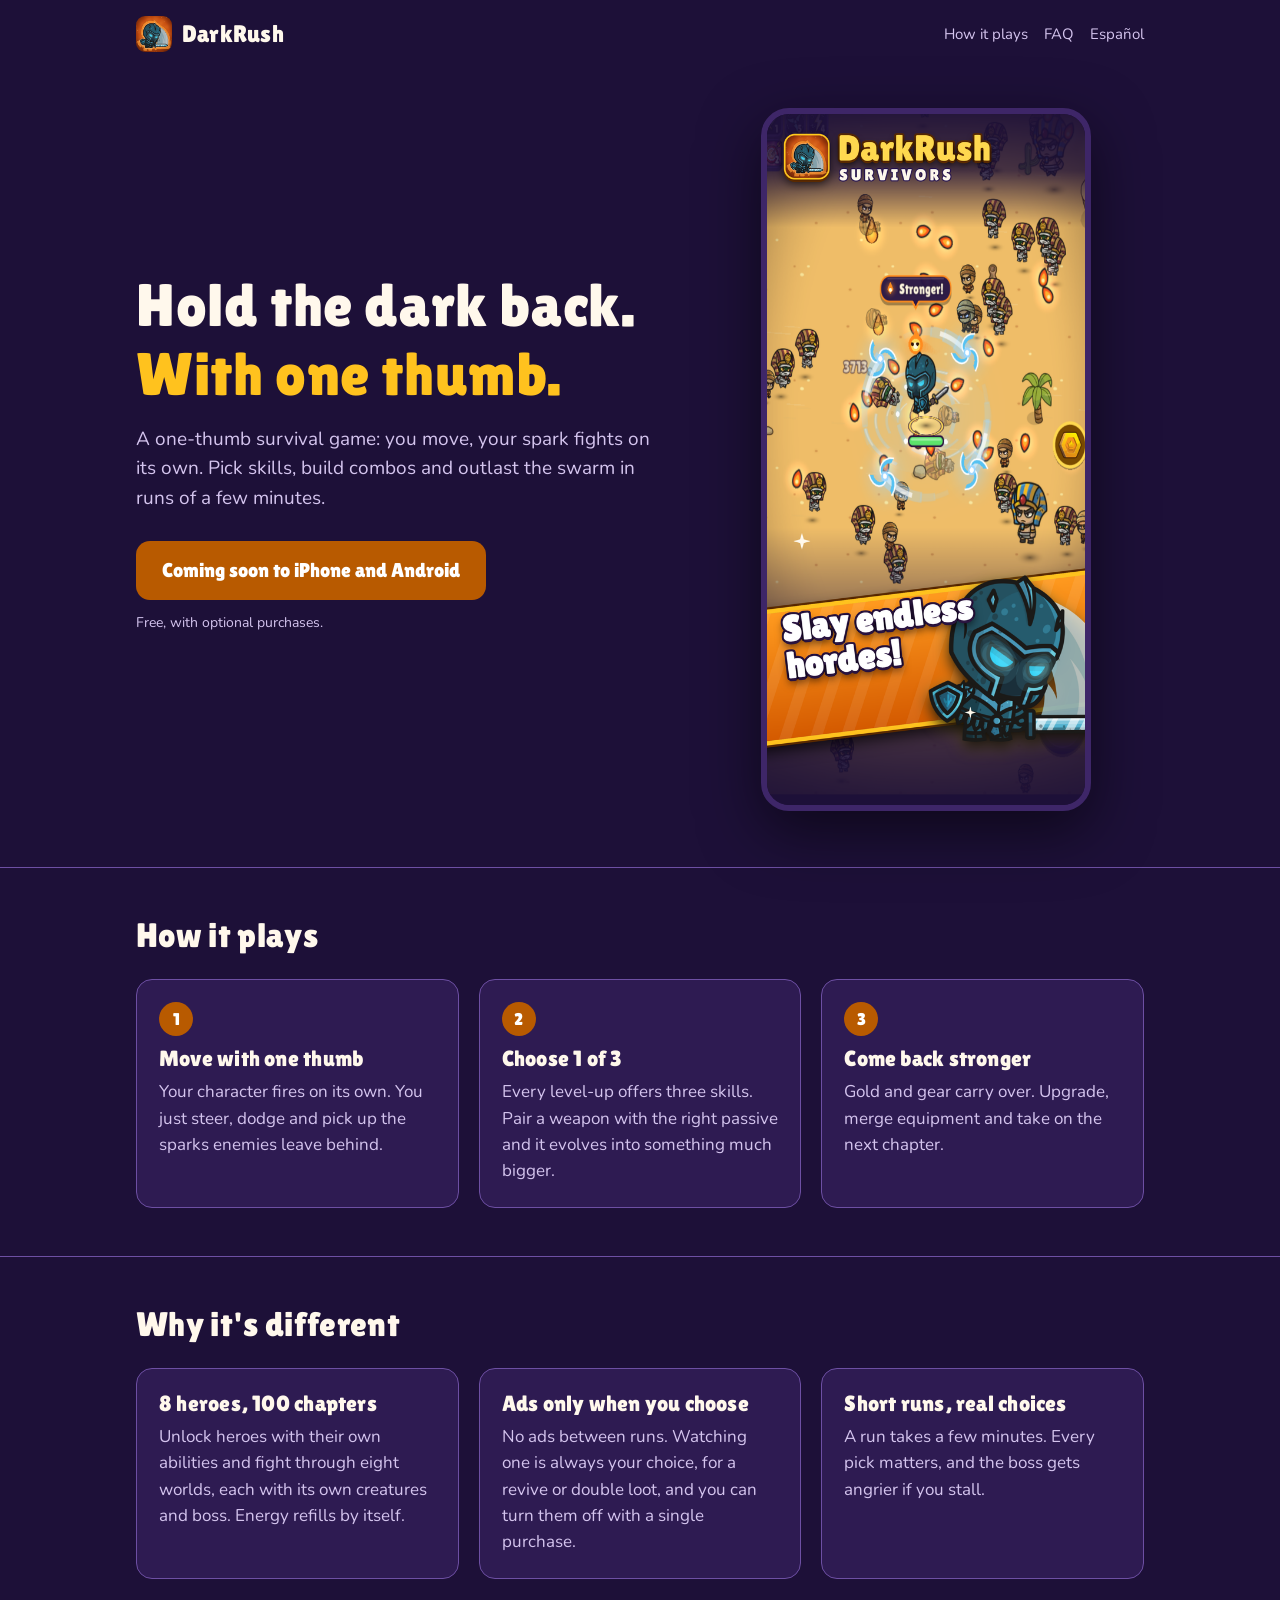
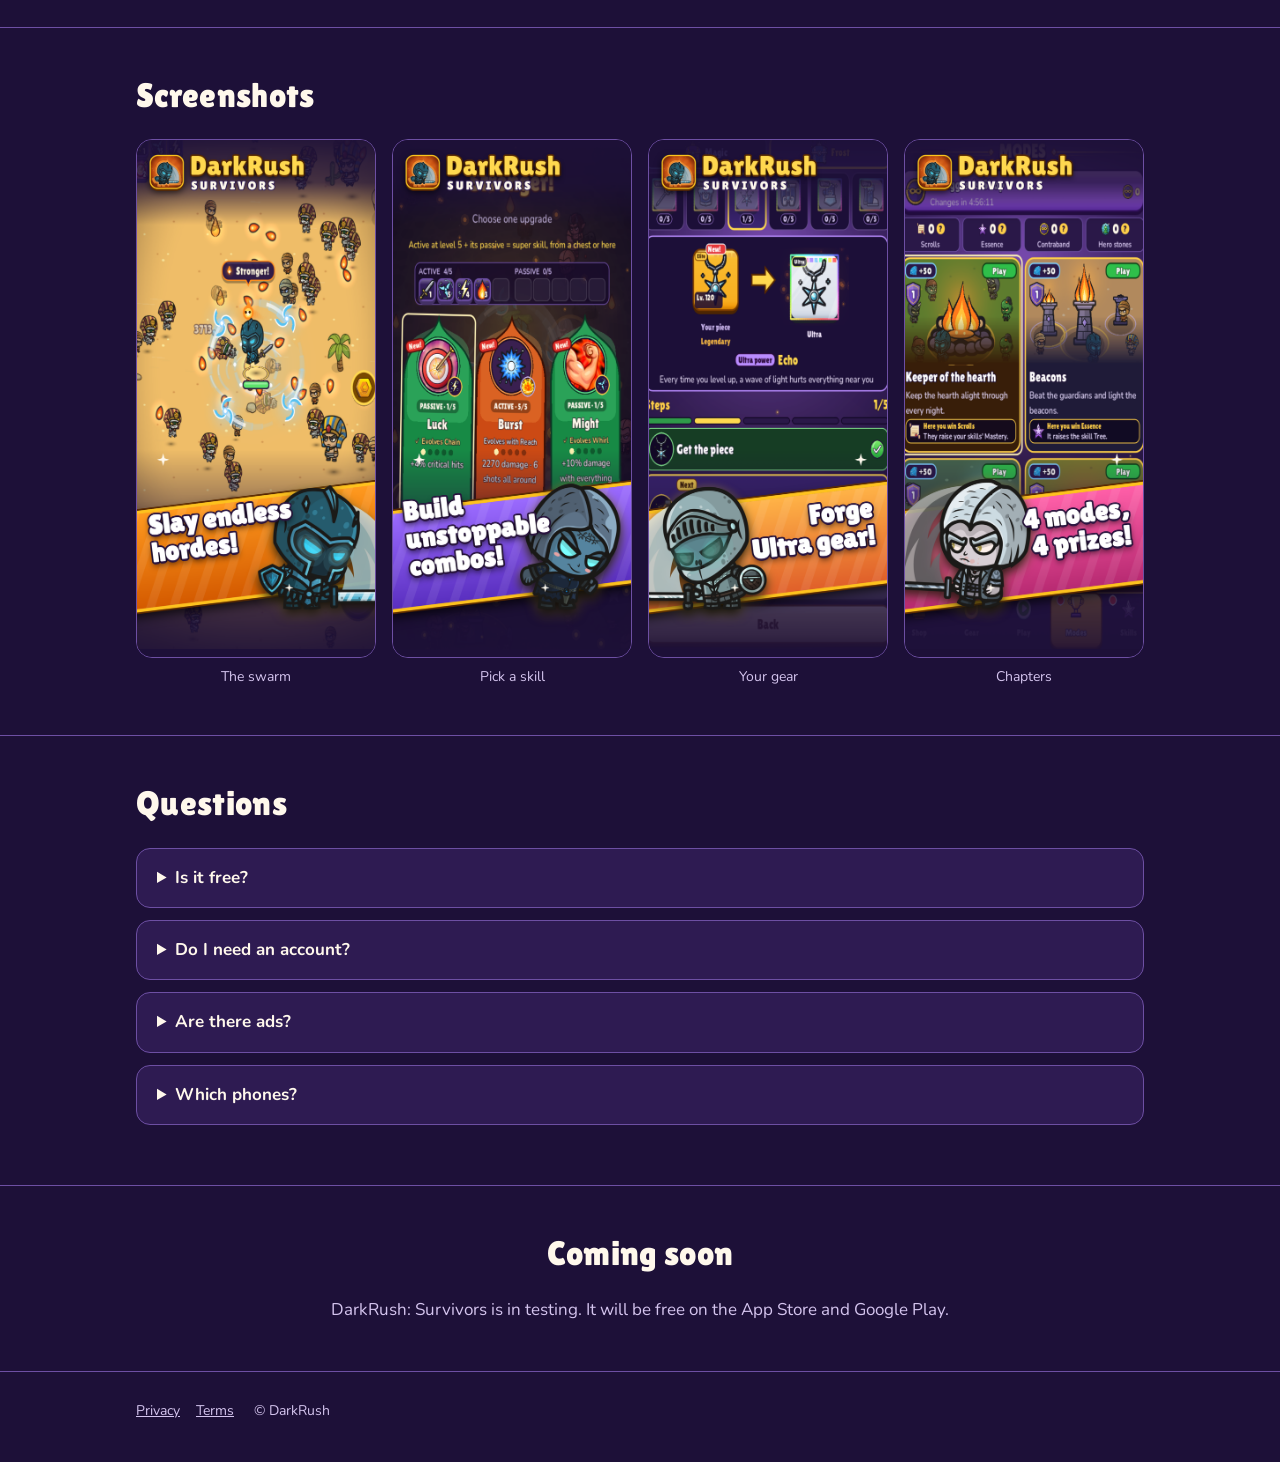
==== index.html @ 9c9f2707 "DarkRush: Survivors website: home, privacy policy and terms (English and Spanish), support contact." ====
<!doctype html>
<html lang="en">
<head>
<meta charset="utf-8">
<meta name="viewport" content="width=device-width, initial-scale=1">
<title>DarkRush: Survivors</title>
<meta name="description" content="A one-thumb survival game. Dodge, grow stronger and outlast the swarm across 100 chapters with 8 heroes to unlock.">
<meta name="theme-color" content="#1d1038">
<meta property="og:title" content="DarkRush: Survivors">
<meta property="og:description" content="A one-thumb survival game. Dodge, grow stronger and outlast the swarm across 100 chapters with 8 heroes to unlock.">
<link rel="icon" href="img/icon-192.png">
<link rel="apple-touch-icon" href="img/icon-192.png">
<link rel="preconnect" href="https://fonts.googleapis.com"><link rel="preconnect" href="https://fonts.gstatic.com" crossorigin><link href="https://fonts.googleapis.com/css2?family=Lilita+One&family=Nunito:wght@400;700&display=swap" rel="stylesheet">
<link rel="stylesheet" href="style.css">
</head>
<body>
<header class="wrap top">
<a class="brand" href="index.html"><img src="img/icon-192.png" alt="" width="36" height="36">DarkRush</a>
<nav><a class="hide-sm" href="index.html#how">How it plays</a><a class="hide-sm" href="index.html#faq">FAQ</a><a href="es/index.html" lang="es">Español</a></nav>
</header>
<main>
<div class="wrap hero">
  <div>
    <h1>Hold the dark back.<br><em>With one thumb.</em></h1>
    <p class="lead">A one-thumb survival game: you move, your spark fights on its own. Pick skills, build combos and outlast the swarm in runs of a few minutes.</p>
    <a class="btn" href="#soon">Coming soon to iPhone and Android</a>
    <p class="note">Free, with optional purchases.</p>
  </div>
  <div class="phone"><img src="img/run.png" alt="The swarm" width="360" height="640"></div>
</div>
<section id="how"><div class="wrap"><h2>How it plays</h2><div class="grid3"><div class="card"><span class=num>1</span><h3>Move with one thumb</h3><p>Your character fires on its own. You just steer, dodge and pick up the sparks enemies leave behind.</p></div><div class="card"><span class=num>2</span><h3>Choose 1 of 3</h3><p>Every level-up offers three skills. Pair a weapon with the right passive and it evolves into something much bigger.</p></div><div class="card"><span class=num>3</span><h3>Come back stronger</h3><p>Gold and gear carry over. Upgrade, merge equipment and take on the next chapter.</p></div></div></div></section>
<section id="why"><div class="wrap"><h2>Why it's different</h2><div class="grid3"><div class="card"><h3>8 heroes, 100 chapters</h3><p>Unlock heroes with their own abilities and fight through eight worlds, each with its own creatures and boss. Energy refills by itself.</p></div><div class="card"><h3>Ads only when you choose</h3><p>No ads between runs. Watching one is always your choice, for a revive or double loot, and you can turn them off with a single purchase.</p></div><div class="card"><h3>Short runs, real choices</h3><p>A run takes a few minutes. Every pick matters, and the boss gets angrier if you stall.</p></div></div></div></section>
<section id="shots"><div class="wrap"><h2>Screenshots</h2><div class="shots"><figure><img src="img/run.png" alt="The swarm" loading="lazy" width="360" height="640"><figcaption>The swarm</figcaption></figure><figure><img src="img/skills.png" alt="Pick a skill" loading="lazy" width="360" height="640"><figcaption>Pick a skill</figcaption></figure><figure><img src="img/gear.png" alt="Your gear" loading="lazy" width="360" height="640"><figcaption>Your gear</figcaption></figure><figure><img src="img/lobby.png" alt="Chapters" loading="lazy" width="360" height="640"><figcaption>Chapters</figcaption></figure></div></div></section>
<section id="faq"><div class="wrap"><h2>Questions</h2><details><summary>Is it free?</summary><p>Yes. There are optional purchases: gems, and a one-time purchase that removes ads.</p></details><details><summary>Do I need an account?</summary><p>No. Your progress is saved on your phone and backed up anonymously. You can delete it from Settings at any time.</p></details><details><summary>Are there ads?</summary><p>Only if you choose to watch one, for a revive or double loot. Nothing pops up between runs.</p></details><details><summary>Which phones?</summary><p>iPhone (iOS 14 or later) and Android.</p></details></div></section>
<section id="soon" class="cta"><div class="wrap"><h2>Coming soon</h2><p class="lead" style="margin:0 auto;color:var(--muted)">DarkRush: Survivors is in testing. It will be free on the App Store and Google Play.</p></div></section>
</main>
<footer><div class="wrap">
<a href="privacy.html">Privacy</a><a href="terms.html">Terms</a>
<span>© DarkRush</span>
</div></footer>
</body>
</html>
---- style.css ----
:root { --bg:#1d1038; --surface:#2e1b52; --raised:#3e2668; --border:#6d4fa3;
  --text:#fff8ec; --muted:#d4c4ee; --accent:#ffc21e; --accent-strong:#b85a00;
  --on-accent:#ffffff; --gold:#f5c84c; --focus:#fff1b8; }
* { box-sizing:border-box; }
html { -webkit-text-size-adjust:100%; }
body { margin:0; background:var(--bg); color:var(--text); font:17px/1.55 Nunito, system-ui, -apple-system, "Segoe UI", sans-serif; }
h1, h2, h3, .brand { font-family:"Lilita One", system-ui, sans-serif; font-weight:400; letter-spacing:.01em; line-height:1.15; }
a { color:var(--accent); }
a:focus-visible, .btn:focus-visible { outline:3px solid var(--focus); outline-offset:3px; }
.wrap { max-width:1040px; margin:0 auto; padding:0 16px; }
header.top { display:flex; align-items:center; justify-content:space-between; gap:16px; padding-top:16px; padding-bottom:16px; }
.brand { display:flex; align-items:center; gap:10px; font-size:24px; color:var(--text); text-decoration:none; }
.brand img { width:36px; height:36px; border-radius:9px; }
nav a { color:var(--muted); text-decoration:none; margin-left:16px; font-size:15px; }
.hero { display:grid; grid-template-columns:1.1fr .9fr; gap:40px; align-items:center; padding-top:40px; padding-bottom:56px; }
.hero h1 { font-size:clamp(36px, 6vw, 60px); margin:0 0 16px; }
.hero h1 em { color:var(--accent); font-style:normal; }
.hero p.lead { color:var(--muted); font-size:19px; margin:0 0 28px; max-width:34em; }
.btn { display:inline-block; background:var(--accent-strong); color:var(--on-accent); padding:14px 26px; border-radius:14px;
  font-family:"Lilita One", system-ui, sans-serif; font-size:20px; text-decoration:none; }
.note { color:var(--muted); font-size:14px; margin-top:12px; }
.phone { border-radius:28px; border:6px solid var(--raised); overflow:hidden; max-width:330px; margin:0 auto;
  box-shadow:0 20px 60px #0008; }
.phone img { display:block; width:100%; height:auto; }
section { padding:48px 0; border-top:1px solid var(--border); }
section h2 { font-size:34px; margin:0 0 24px; }
.grid3 { display:grid; grid-template-columns:repeat(3, 1fr); gap:20px; }
.card { background:var(--surface); border:1px solid var(--border); border-radius:16px; padding:22px; }
.card h3 { margin:0 0 8px; font-size:22px; }
.card p { margin:0; color:var(--muted); }
.num { display:inline-grid; place-items:center; width:34px; height:34px; border-radius:50%; background:var(--accent-strong);
  color:var(--on-accent); font-family:"Lilita One", sans-serif; margin-bottom:10px; }
.shots { display:grid; grid-template-columns:repeat(4, 1fr); gap:16px; }
.shots figure { margin:0; }
.shots img { width:100%; height:auto; border-radius:16px; border:1px solid var(--border); display:block; }
.shots figcaption { color:var(--muted); font-size:14px; margin-top:8px; text-align:center; }
details { background:var(--surface); border:1px solid var(--border); border-radius:14px; padding:16px 20px; margin-bottom:12px; }
summary { cursor:pointer; font-weight:700; }
details p { color:var(--muted); margin:10px 0 0; }
.cta { text-align:center; }
footer { border-top:1px solid var(--border); padding:28px 0 40px; color:var(--muted); font-size:14px; }
footer a { color:var(--muted); margin-right:16px; }
article.legal { max-width:760px; padding:24px 0 56px; margin:0; }
article.legal h1 { font-size:40px; }
article.legal h2 { font-size:26px; margin-top:36px; }
.table { overflow-x:auto; }
table { border-collapse:collapse; width:100%; font-size:15px; }
th, td { text-align:left; vertical-align:top; border-bottom:1px solid var(--border); padding:10px 8px; }
th { color:var(--muted); font-weight:700; }
.draft { background:#3a2a10; color:var(--gold); border-radius:10px; padding:10px 14px; font-size:14px; }
@media (max-width:760px) {
  .hero { grid-template-columns:1fr; padding-top:16px; }
  .grid3 { grid-template-columns:1fr; }
  .shots { grid-template-columns:repeat(2, 1fr); }
  nav a.hide-sm { display:none; }
}
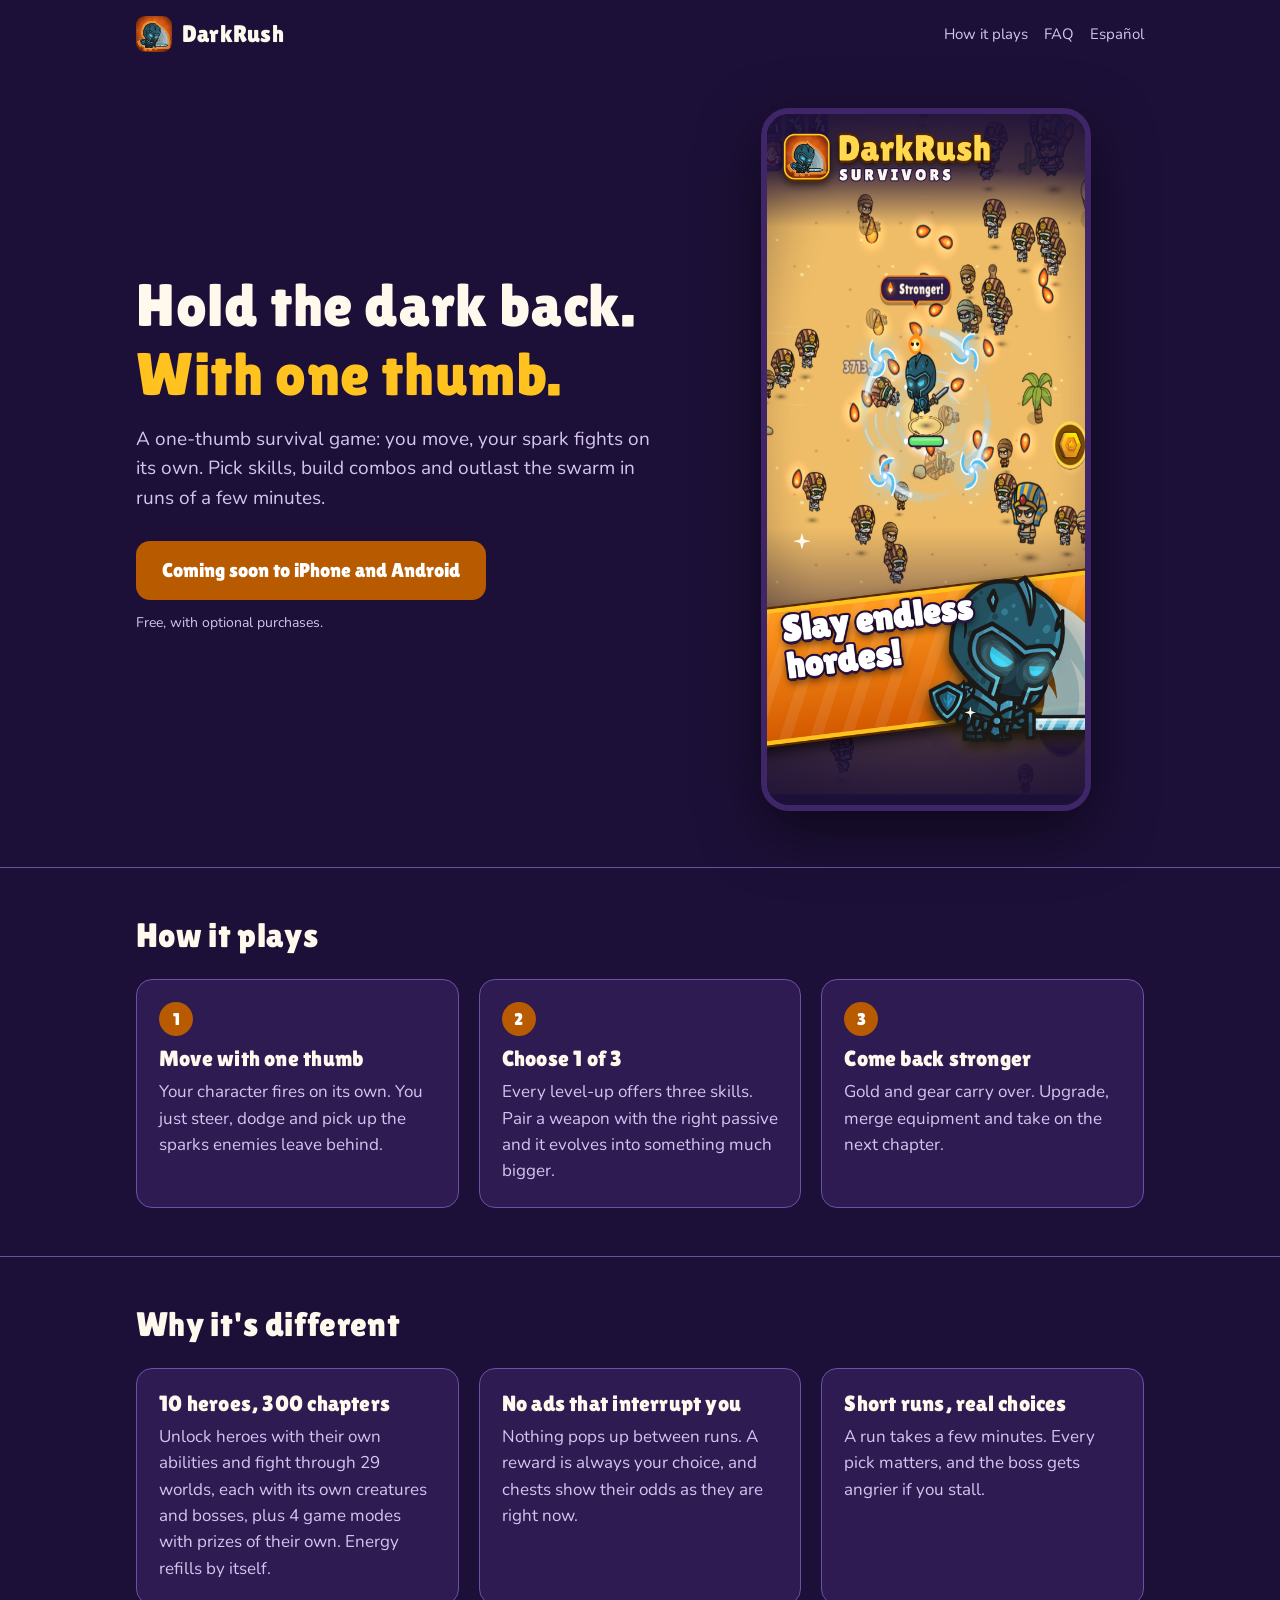
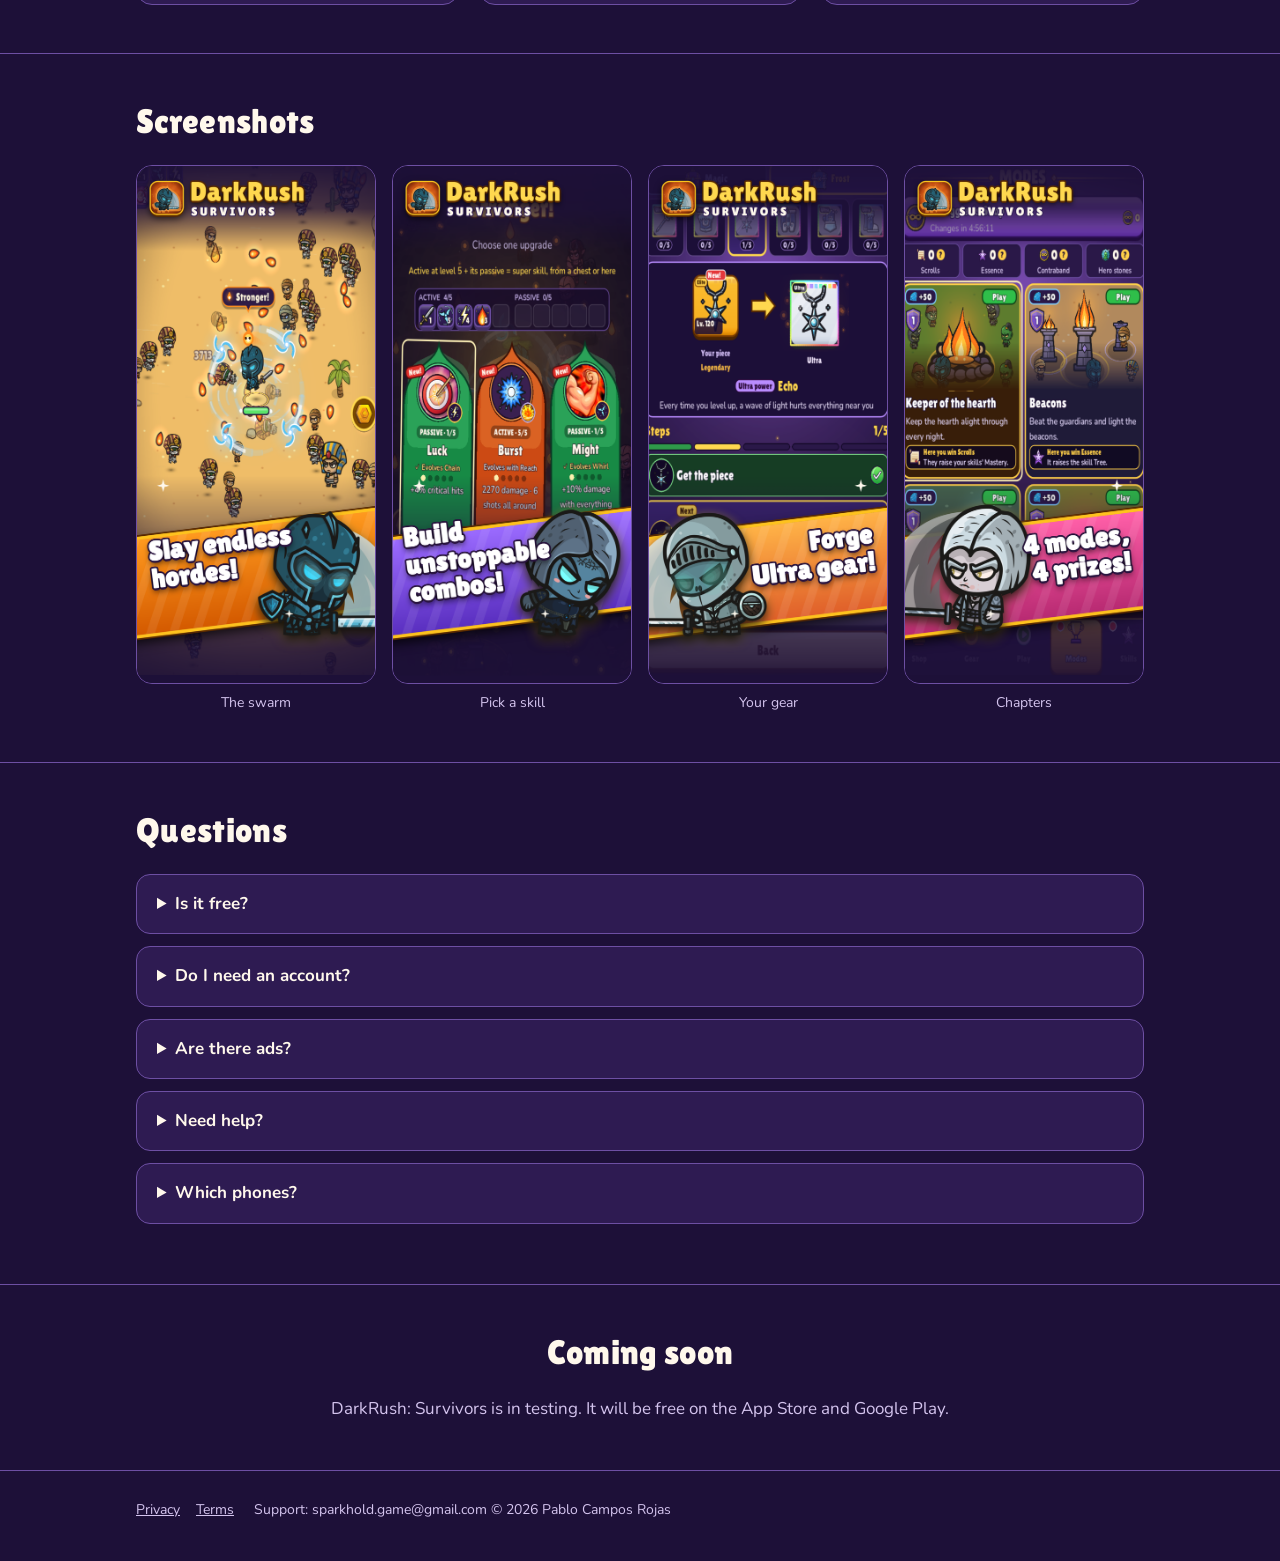
==== commit c8826d8d: "Website: current game, support contact." ====
--- a/index.html
+++ b/index.html
@@ -4,10 +4,10 @@
 <meta charset="utf-8">
 <meta name="viewport" content="width=device-width, initial-scale=1">
 <title>DarkRush: Survivors</title>
-<meta name="description" content="A one-thumb survival game. Dodge, grow stronger and outlast the swarm across 100 chapters with 8 heroes to unlock.">
+<meta name="description" content="A one-thumb horde survival game: 300 chapters across 29 worlds, 4 game modes, 10 heroes and a forge of your own.">
 <meta name="theme-color" content="#1d1038">
 <meta property="og:title" content="DarkRush: Survivors">
-<meta property="og:description" content="A one-thumb survival game. Dodge, grow stronger and outlast the swarm across 100 chapters with 8 heroes to unlock.">
+<meta property="og:description" content="A one-thumb horde survival game: 300 chapters across 29 worlds, 4 game modes, 10 heroes and a forge of your own.">
 <link rel="icon" href="img/icon-192.png">
 <link rel="apple-touch-icon" href="img/icon-192.png">
 <link rel="preconnect" href="https://fonts.googleapis.com"><link rel="preconnect" href="https://fonts.gstatic.com" crossorigin><link href="https://fonts.googleapis.com/css2?family=Lilita+One&family=Nunito:wght@400;700&display=swap" rel="stylesheet">
@@ -29,14 +29,15 @@
   <div class="phone"><img src="img/run.png" alt="The swarm" width="360" height="640"></div>
 </div>
 <section id="how"><div class="wrap"><h2>How it plays</h2><div class="grid3"><div class="card"><span class=num>1</span><h3>Move with one thumb</h3><p>Your character fires on its own. You just steer, dodge and pick up the sparks enemies leave behind.</p></div><div class="card"><span class=num>2</span><h3>Choose 1 of 3</h3><p>Every level-up offers three skills. Pair a weapon with the right passive and it evolves into something much bigger.</p></div><div class="card"><span class=num>3</span><h3>Come back stronger</h3><p>Gold and gear carry over. Upgrade, merge equipment and take on the next chapter.</p></div></div></div></section>
-<section id="why"><div class="wrap"><h2>Why it's different</h2><div class="grid3"><div class="card"><h3>8 heroes, 100 chapters</h3><p>Unlock heroes with their own abilities and fight through eight worlds, each with its own creatures and boss. Energy refills by itself.</p></div><div class="card"><h3>Ads only when you choose</h3><p>No ads between runs. Watching one is always your choice, for a revive or double loot, and you can turn them off with a single purchase.</p></div><div class="card"><h3>Short runs, real choices</h3><p>A run takes a few minutes. Every pick matters, and the boss gets angrier if you stall.</p></div></div></div></section>
+<section id="why"><div class="wrap"><h2>Why it's different</h2><div class="grid3"><div class="card"><h3>10 heroes, 300 chapters</h3><p>Unlock heroes with their own abilities and fight through 29 worlds, each with its own creatures and bosses, plus 4 game modes with prizes of their own. Energy refills by itself.</p></div><div class="card"><h3>No ads that interrupt you</h3><p>Nothing pops up between runs. A reward is always your choice, and chests show their odds as they are right now.</p></div><div class="card"><h3>Short runs, real choices</h3><p>A run takes a few minutes. Every pick matters, and the boss gets angrier if you stall.</p></div></div></div></section>
 <section id="shots"><div class="wrap"><h2>Screenshots</h2><div class="shots"><figure><img src="img/run.png" alt="The swarm" loading="lazy" width="360" height="640"><figcaption>The swarm</figcaption></figure><figure><img src="img/skills.png" alt="Pick a skill" loading="lazy" width="360" height="640"><figcaption>Pick a skill</figcaption></figure><figure><img src="img/gear.png" alt="Your gear" loading="lazy" width="360" height="640"><figcaption>Your gear</figcaption></figure><figure><img src="img/lobby.png" alt="Chapters" loading="lazy" width="360" height="640"><figcaption>Chapters</figcaption></figure></div></div></section>
-<section id="faq"><div class="wrap"><h2>Questions</h2><details><summary>Is it free?</summary><p>Yes. There are optional purchases: gems, and a one-time purchase that removes ads.</p></details><details><summary>Do I need an account?</summary><p>No. Your progress is saved on your phone and backed up anonymously. You can delete it from Settings at any time.</p></details><details><summary>Are there ads?</summary><p>Only if you choose to watch one, for a revive or double loot. Nothing pops up between runs.</p></details><details><summary>Which phones?</summary><p>iPhone (iOS 14 or later) and Android.</p></details></div></section>
+<section id="faq"><div class="wrap"><h2>Questions</h2><details><summary>Is it free?</summary><p>Yes. There are optional purchases: gems, the season pass and some heroes.</p></details><details><summary>Do I need an account?</summary><p>No. Your progress is saved on your phone and backed up anonymously. You can delete it from Settings at any time.</p></details><details><summary>Are there ads?</summary><p>No ads pop up on their own. If the game offers a reward for watching one, it is always your choice.</p></details><details><summary>Need help?</summary><p>Write to sparkhold.game@gmail.com and we will answer you. You can also report a problem from the game: Settings, then Report a problem.</p></details><details><summary>Which phones?</summary><p>iPhone (iOS 14 or later) and Android.</p></details></div></section>
 <section id="soon" class="cta"><div class="wrap"><h2>Coming soon</h2><p class="lead" style="margin:0 auto;color:var(--muted)">DarkRush: Survivors is in testing. It will be free on the App Store and Google Play.</p></div></section>
 </main>
 <footer><div class="wrap">
 <a href="privacy.html">Privacy</a><a href="terms.html">Terms</a>
-<span>© DarkRush</span>
+<span>Support: sparkhold.game@gmail.com</span>
+<span>© 2026 Pablo Campos Rojas</span>
 </div></footer>
 </body>
 </html>
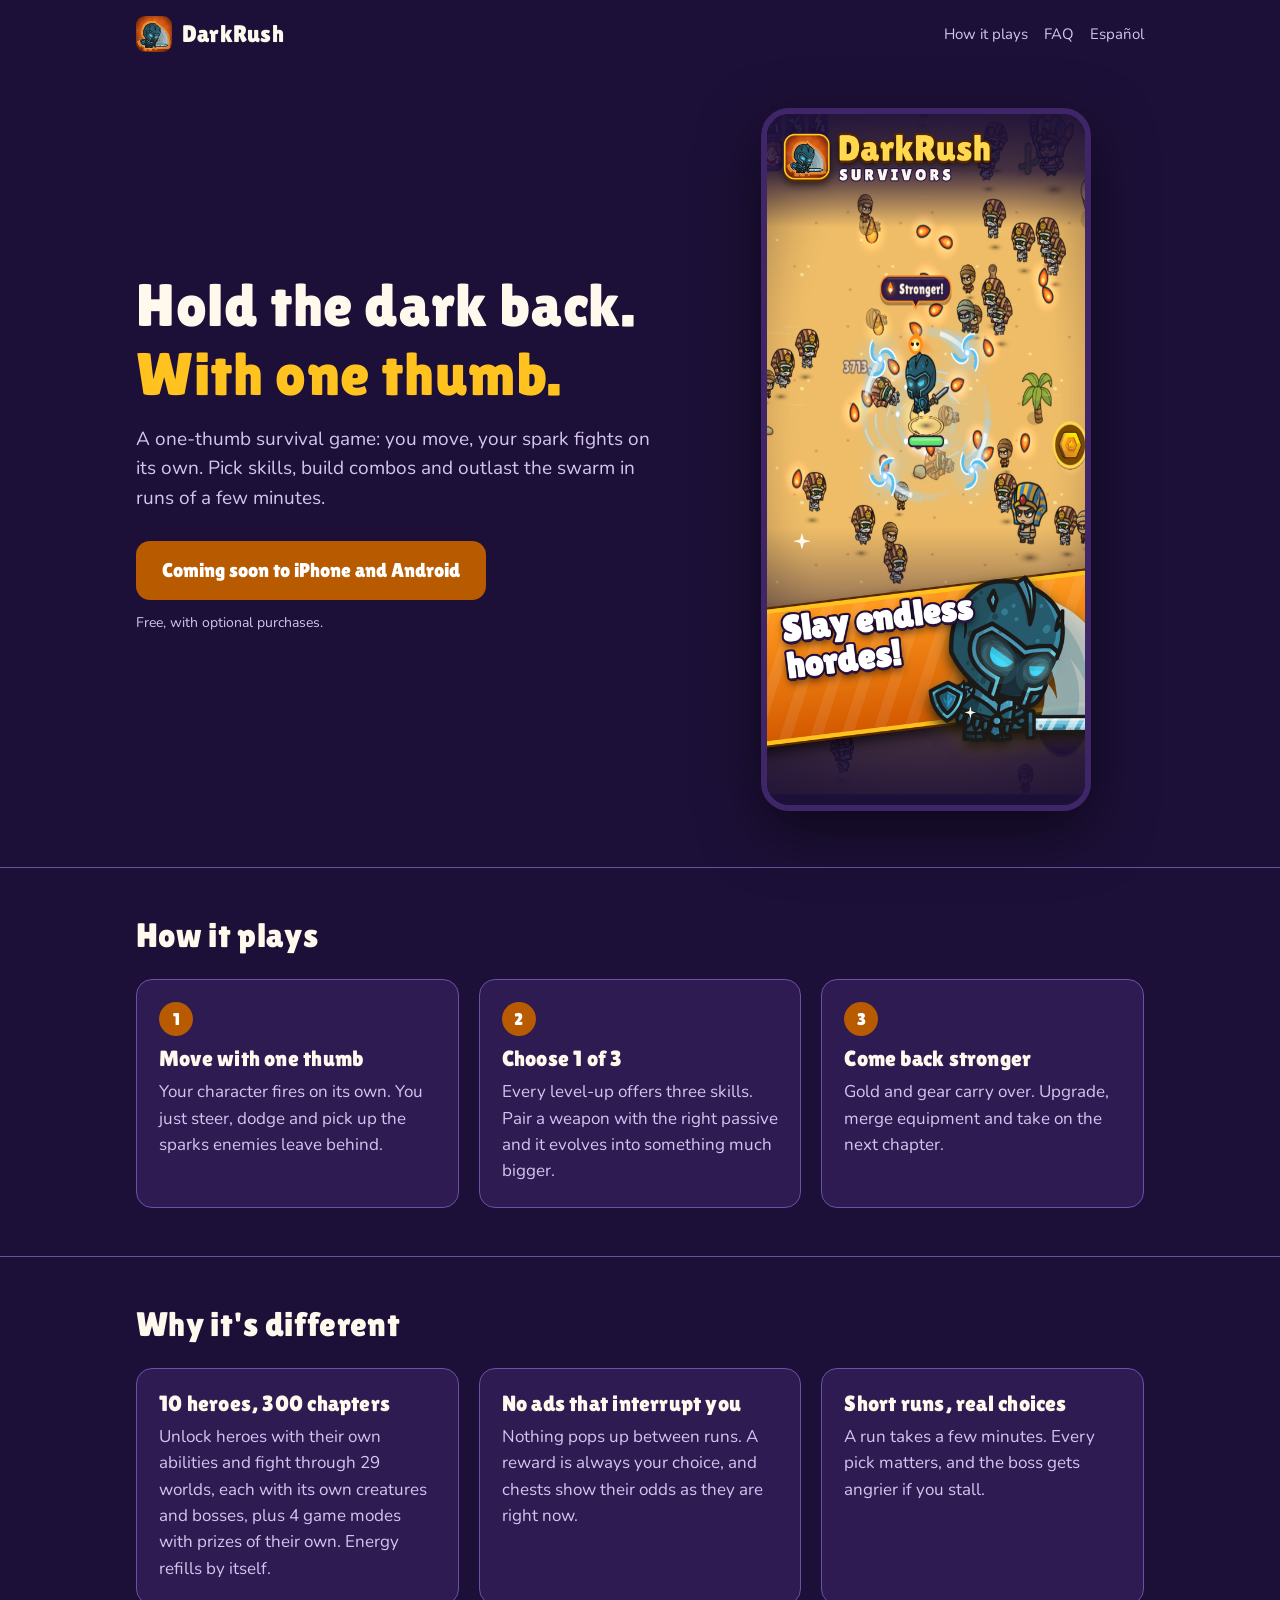
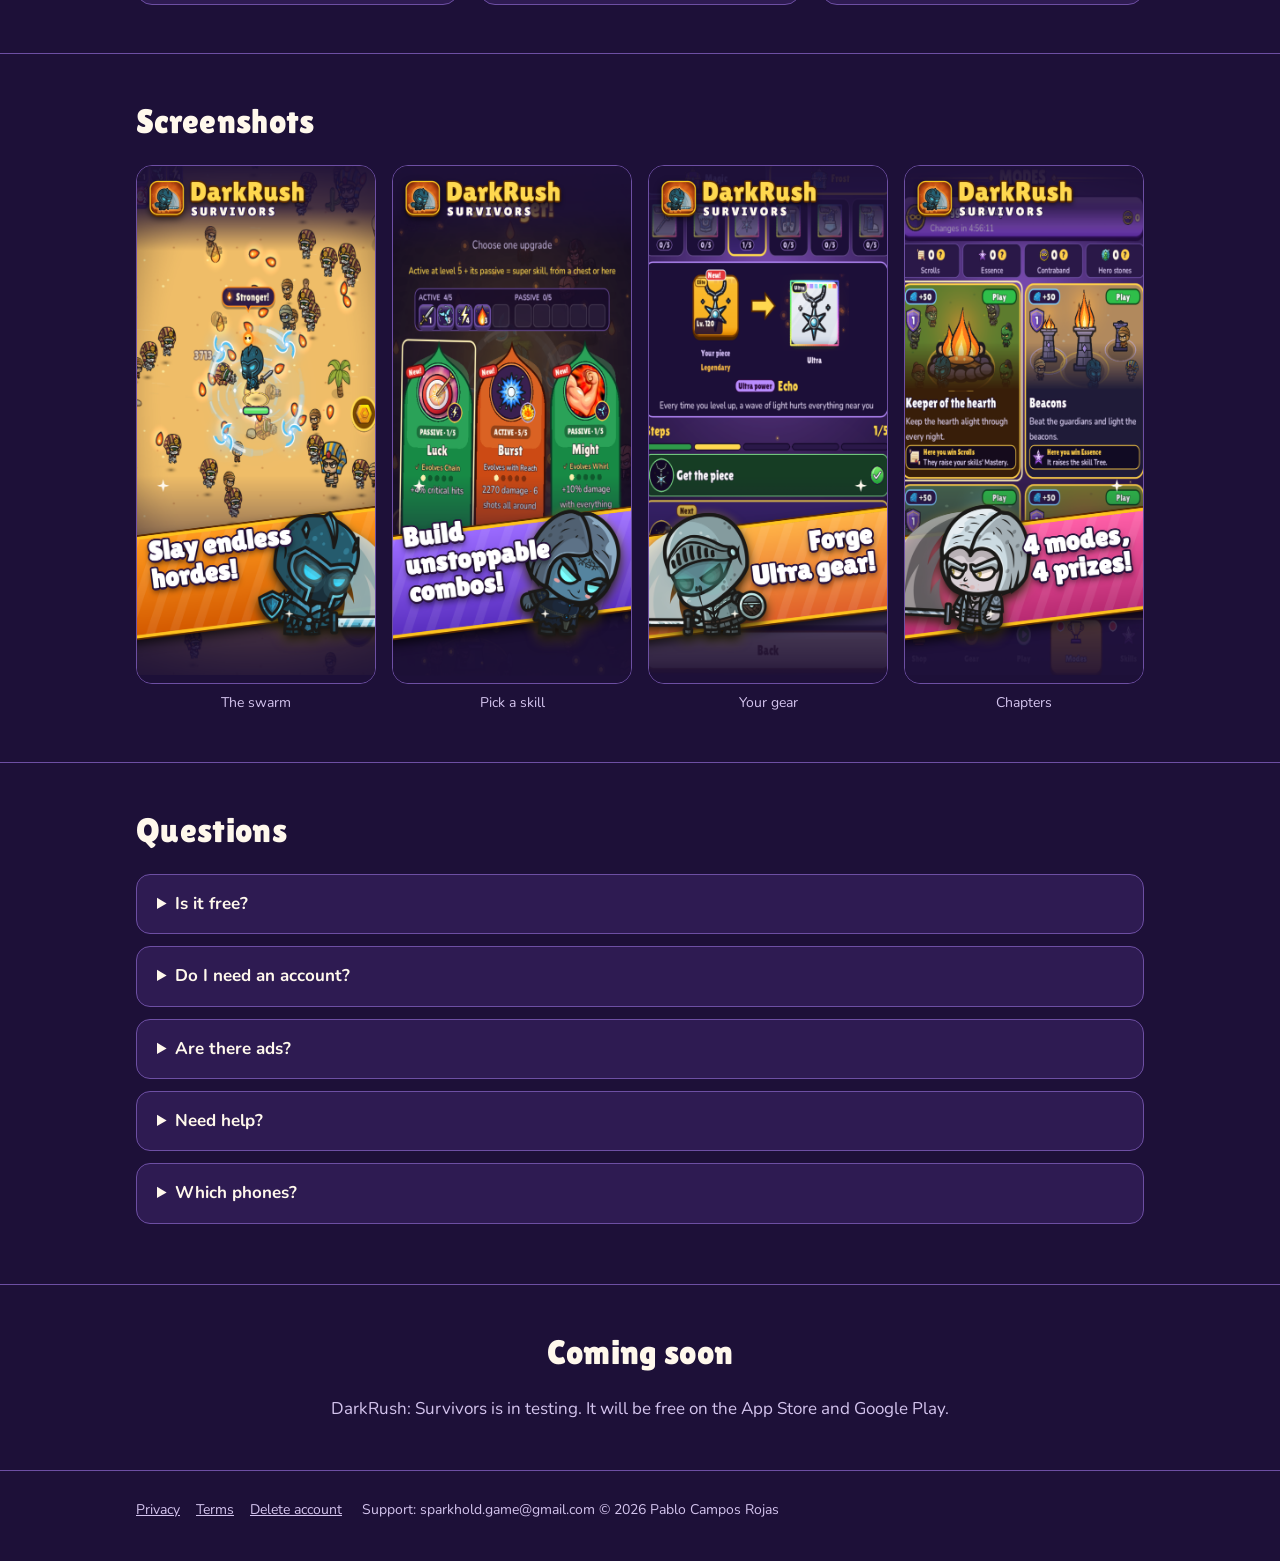
==== commit cbaa46e6: "Account deletion page (English and Spanish), linked from every footer." ====
--- a/index.html
+++ b/index.html
@@ -35,7 +35,7 @@
 <section id="soon" class="cta"><div class="wrap"><h2>Coming soon</h2><p class="lead" style="margin:0 auto;color:var(--muted)">DarkRush: Survivors is in testing. It will be free on the App Store and Google Play.</p></div></section>
 </main>
 <footer><div class="wrap">
-<a href="privacy.html">Privacy</a><a href="terms.html">Terms</a>
+<a href="privacy.html">Privacy</a><a href="terms.html">Terms</a><a href="delete-account.html">Delete account</a>
 <span>Support: sparkhold.game@gmail.com</span>
 <span>© 2026 Pablo Campos Rojas</span>
 </div></footer>
